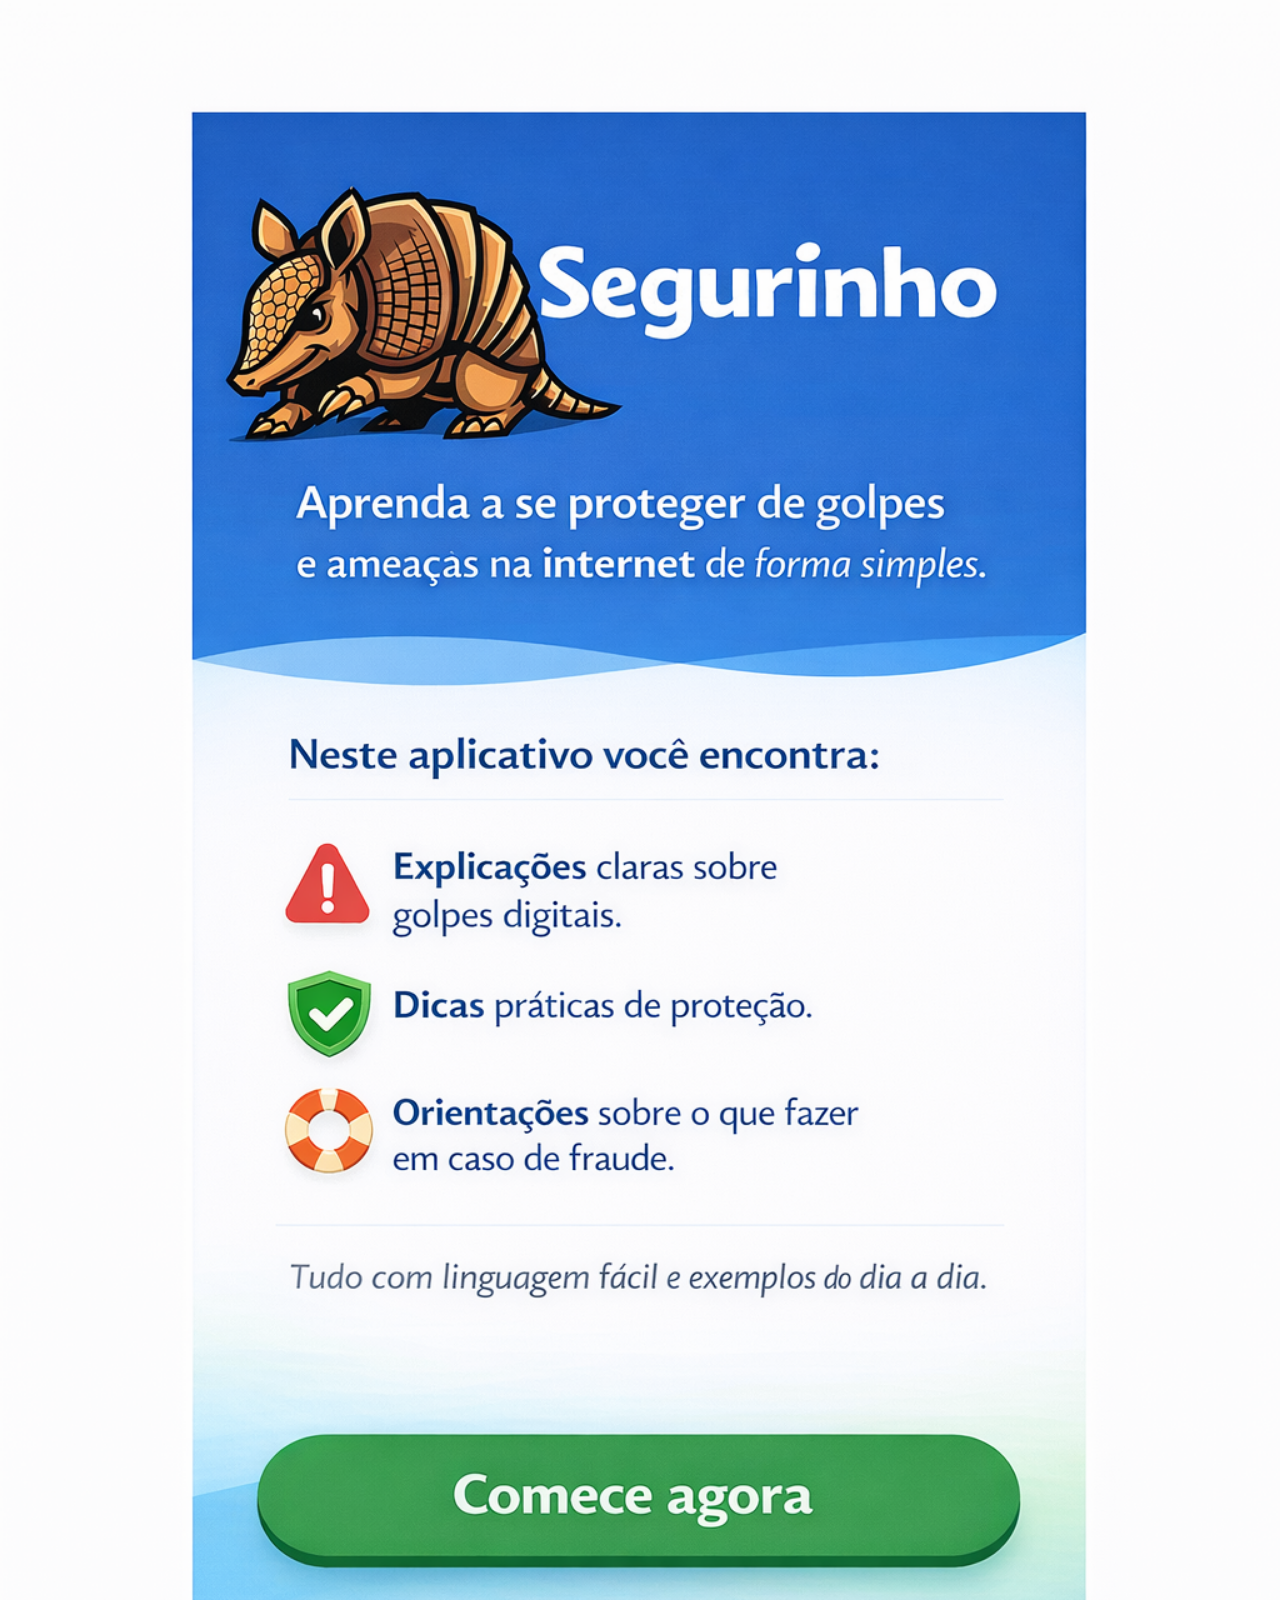
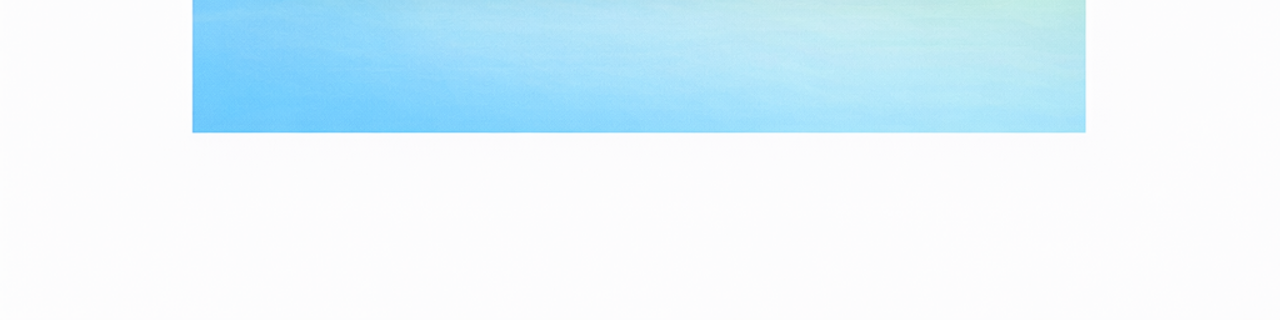
==== index.html @ f780350e "Update index.html" ====
<!DOCTYPE html>
<html lang="pt-BR">

<head>

<meta charset="UTF-8">

<meta name="viewport" content="width=device-width, initial-scale=1.0, viewport-fit=cover">

<title>Segurinho</title>

<link rel="manifest" href="manifest.json">

<meta name="theme-color" content="#ffffff">

<meta name="apple-mobile-web-app-capable" content="yes">

<meta name="apple-mobile-web-app-status-bar-style" content="black-translucent">

<meta name="apple-mobile-web-app-title" content="Segurinho">

<link rel="apple-touch-icon" sizes="180x180" href="icon-180.png">

<style>

body{
margin:0;
background:#ffffff;
opacity:0;
transition:opacity .35s ease;
}

body.loaded{
opacity:1;
}

body.fade-out{
opacity:0;
}

img{
width:100vw;
display:block;
cursor:pointer;
}

</style>

</head>

<body>

<img src="pag1ed.png" onclick="navigate('pag2.html')">

<script>

window.onload=()=>document.body.classList.add("loaded");

function navigate(page){

document.body.classList.add("fade-out");

setTimeout(()=>{

window.location.href=page;

},350)

}

if ('serviceWorker' in navigator){

navigator.serviceWorker.register('service-worker.js');

}

</script>

</body>

</html>
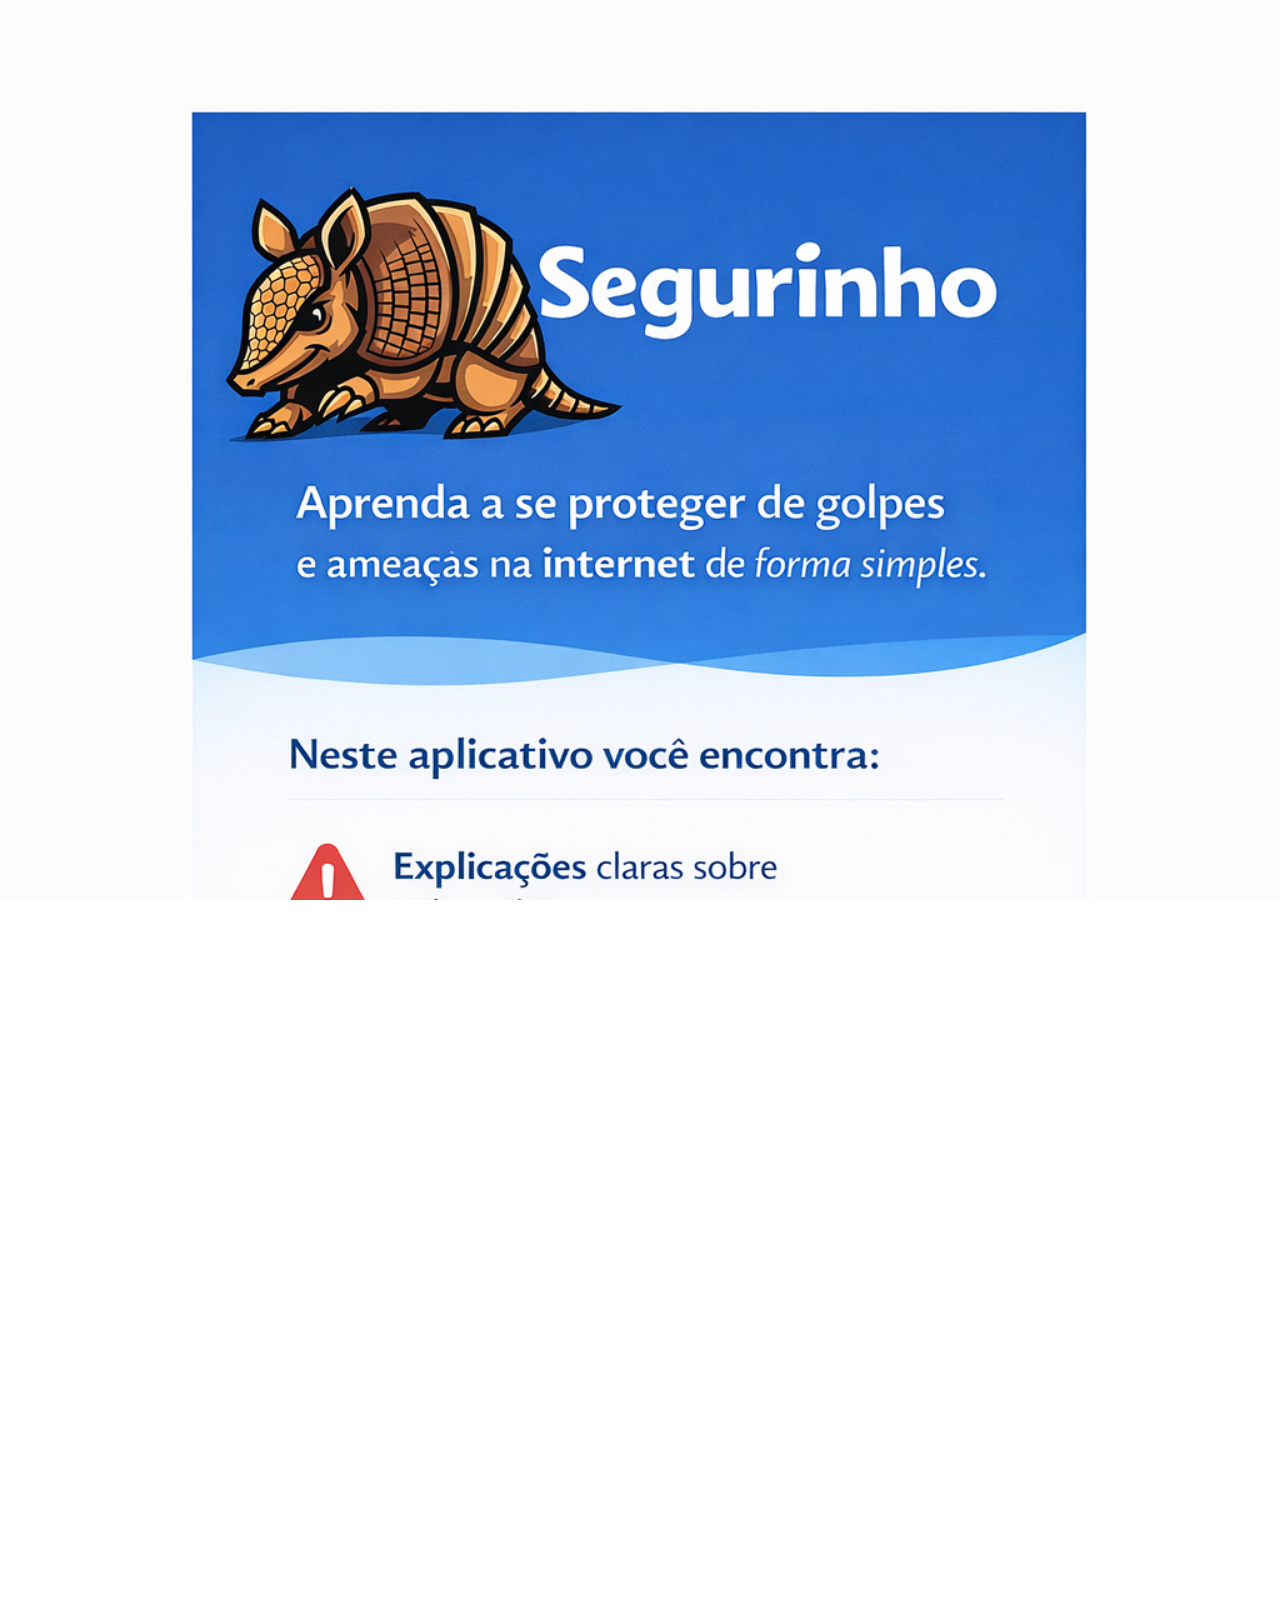
==== commit a3692e50: "Update index.html" ====
--- a/index.html
+++ b/index.html
@@ -21,30 +21,7 @@
 
 <link rel="apple-touch-icon" sizes="180x180" href="icon-180.png">
 
-<style>
-
-body{
-margin:0;
-background:#ffffff;
-opacity:0;
-transition:opacity .35s ease;
-}
-
-body.loaded{
-opacity:1;
-}
-
-body.fade-out{
-opacity:0;
-}
-
-img{
-width:100vw;
-display:block;
-cursor:pointer;
-}
-
-</style>
+<link rel="stylesheet" href="styles.css">
 
 </head>
 
@@ -61,17 +38,13 @@
 document.body.classList.add("fade-out");
 
 setTimeout(()=>{
-
 window.location.href=page;
-
-},350)
+},350);
 
 }
 
 if ('serviceWorker' in navigator){
-
 navigator.serviceWorker.register('service-worker.js');
-
 }
 
 </script>
--- a/styles.css
+++ b/styles.css
@@ -0,0 +1,58 @@
+/* RESET BÁSICO */
+
+html, body{
+margin:0;
+padding:0;
+width:100%;
+height:100%;
+background:#ffffff;
+overflow-x:hidden;
+font-family:-apple-system,BlinkMacSystemFont,"Segoe UI",Roboto,Helvetica,Arial,sans-serif;
+}
+
+/* TRANSIÇÃO SUAVE ENTRE TELAS */
+
+body{
+opacity:0;
+transition:opacity .35s ease;
+}
+
+body.loaded{
+opacity:1;
+}
+
+body.fade-out{
+opacity:0;
+}
+
+/* IMAGENS DAS TELAS */
+
+img{
+width:100%;
+height:auto;
+display:block;
+}
+
+/* GARANTIR QUE NÃO EXISTE SCROLL LATERAL */
+
+.container{
+width:100%;
+max-width:100vw;
+overflow:hidden;
+}
+
+/* MELHOR TOUCH EM IPHONE */
+
+img{
+-webkit-user-drag:none;
+user-select:none;
+}
+
+/* SAFE AREA PARA IPHONE */
+
+.safe-area{
+padding-top:env(safe-area-inset-top);
+padding-bottom:env(safe-area-inset-bottom);
+padding-left:env(safe-area-inset-left);
+padding-right:env(safe-area-inset-right);
+}
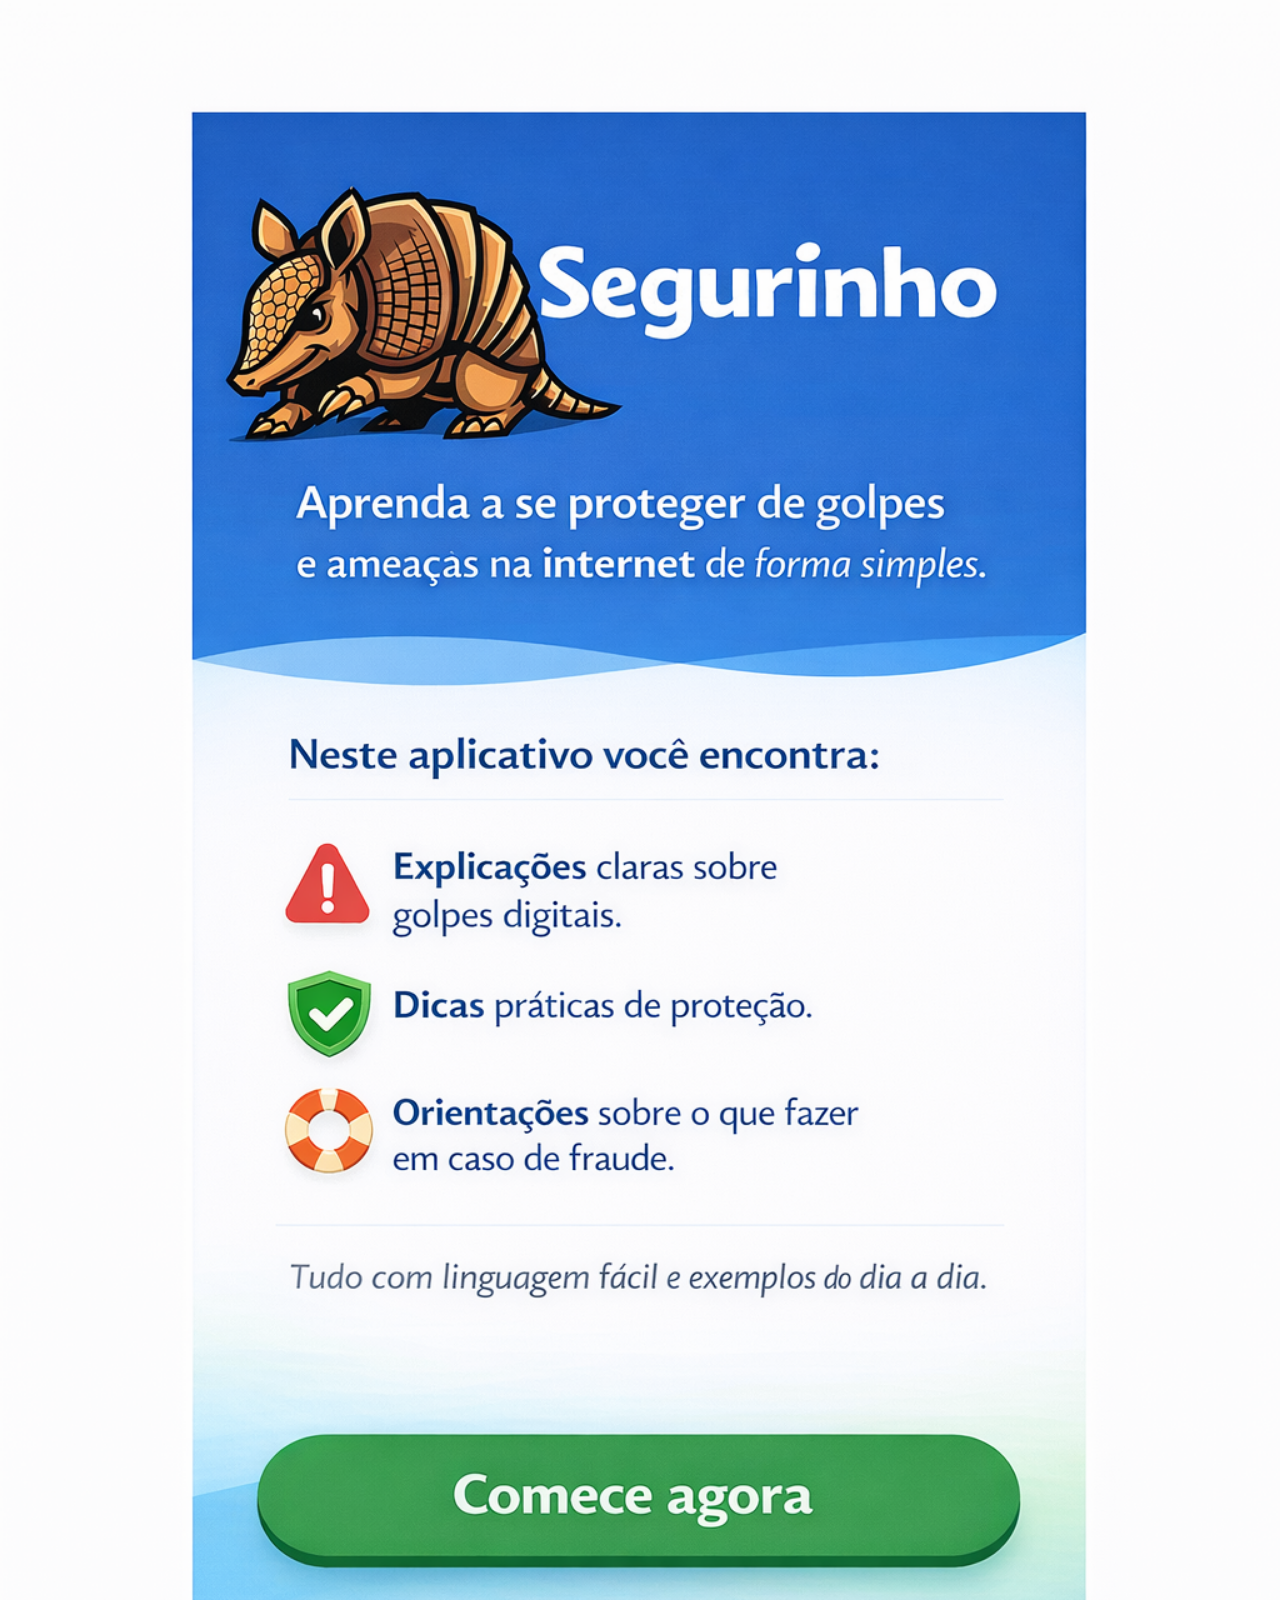
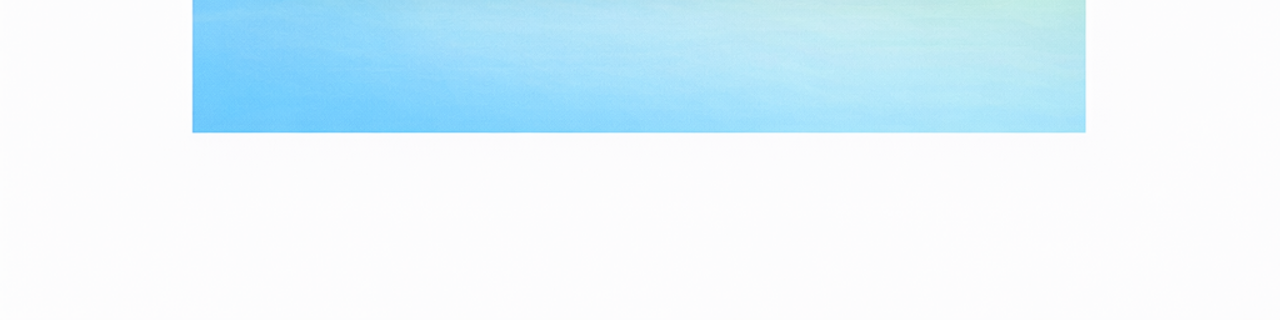
==== commit 505b2796: "Add files via upload" ====
--- a/index.html
+++ b/index.html
@@ -1,56 +1,57 @@
 <!DOCTYPE html>
 <html lang="pt-BR">
-
 <head>
-
 <meta charset="UTF-8">
 
+<!-- Viewport correto para iPhone -->
 <meta name="viewport" content="width=device-width, initial-scale=1.0, viewport-fit=cover">
 
-<title>Segurinho</title>
+<title>CNH do Brasil</title>
 
+<!-- PWA -->
 <link rel="manifest" href="manifest.json">
-
 <meta name="theme-color" content="#ffffff">
 
+<!-- iOS específico -->
 <meta name="apple-mobile-web-app-capable" content="yes">
+<meta name="apple-mobile-web-app-status-bar-style" content="black-translucent">
+<meta name="apple-mobile-web-app-title" content="CNH">
 
-<meta name="apple-mobile-web-app-status-bar-style" content="black-translucent">
+<!-- Ícones -->
+<link rel="apple-touch-icon" sizes="180x180" href="icon-180.png">
+<link rel="icon" type="image/png" sizes="192x192" href="icon-192.png">
+<link rel="icon" type="image/png" sizes="512x512" href="icon-512.png">
 
-<meta name="apple-mobile-web-app-title" content="Segurinho">
+<style>
+body {
+  margin: 0;
+  background: #ffffff;
+}
 
-<link rel="apple-touch-icon" sizes="180x180" href="icon-180.png">
-
-<link rel="stylesheet" href="styles.css">
+img {
+  width: 100vw;
+  height: auto;
+  display: block;
+  cursor: pointer;
+}
+</style>
 
 </head>
 
 <body>
 
-<img src="pag1ed.png" onclick="navigate('pag2.html')">
+<img src="pag1ed.png" onclick="window.location.href='pag2.html'">
 
+<!-- Service Worker -->
 <script>
-
-window.onload=()=>document.body.classList.add("loaded");
-
-function navigate(page){
-
-document.body.classList.add("fade-out");
-
-setTimeout(()=>{
-window.location.href=page;
-},350);
-
+if ('serviceWorker' in navigator) {
+  navigator.serviceWorker.register('service-worker.js')
+    .then(() => console.log("Service Worker registrado"))
+    .catch(err => console.log("Erro SW:", err));
 }
-
-if ('serviceWorker' in navigator){
-navigator.serviceWorker.register('service-worker.js');
-}
-
 </script>
 
 </body>
-
 </html>
 
 
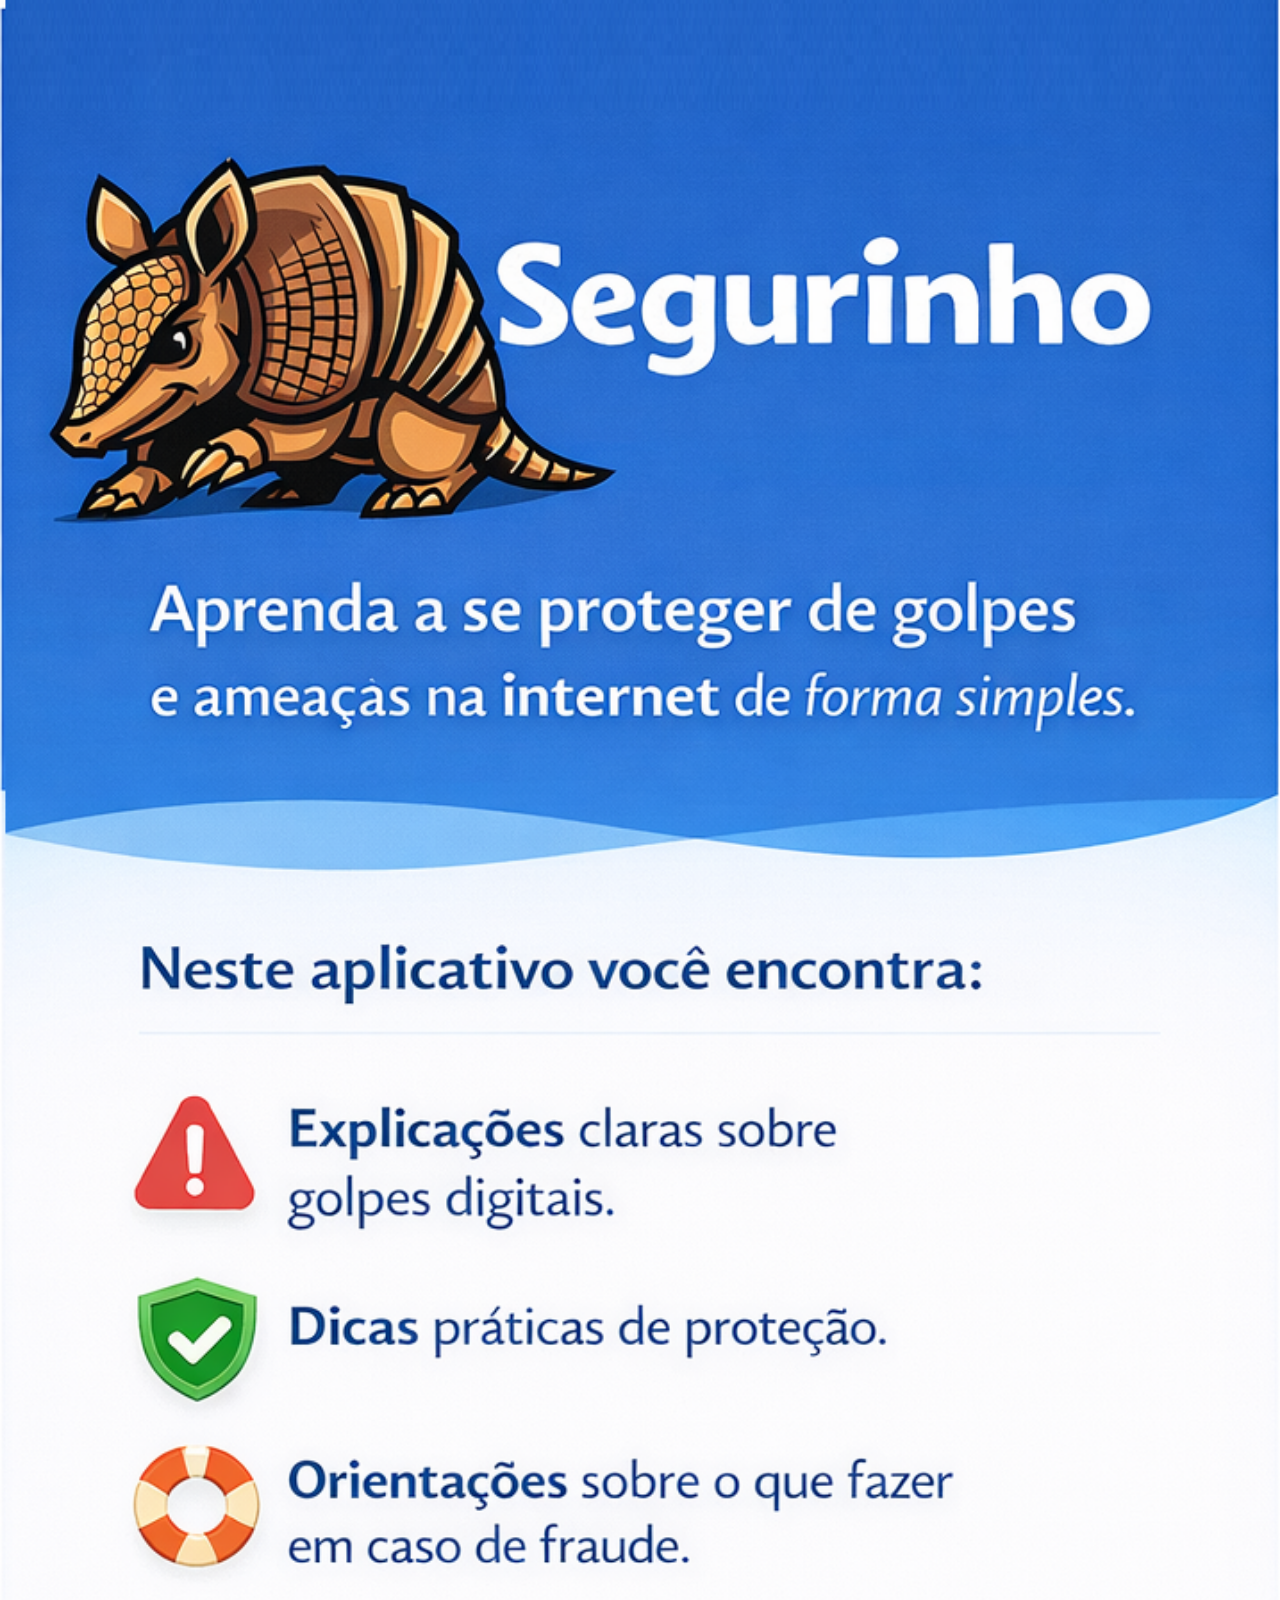
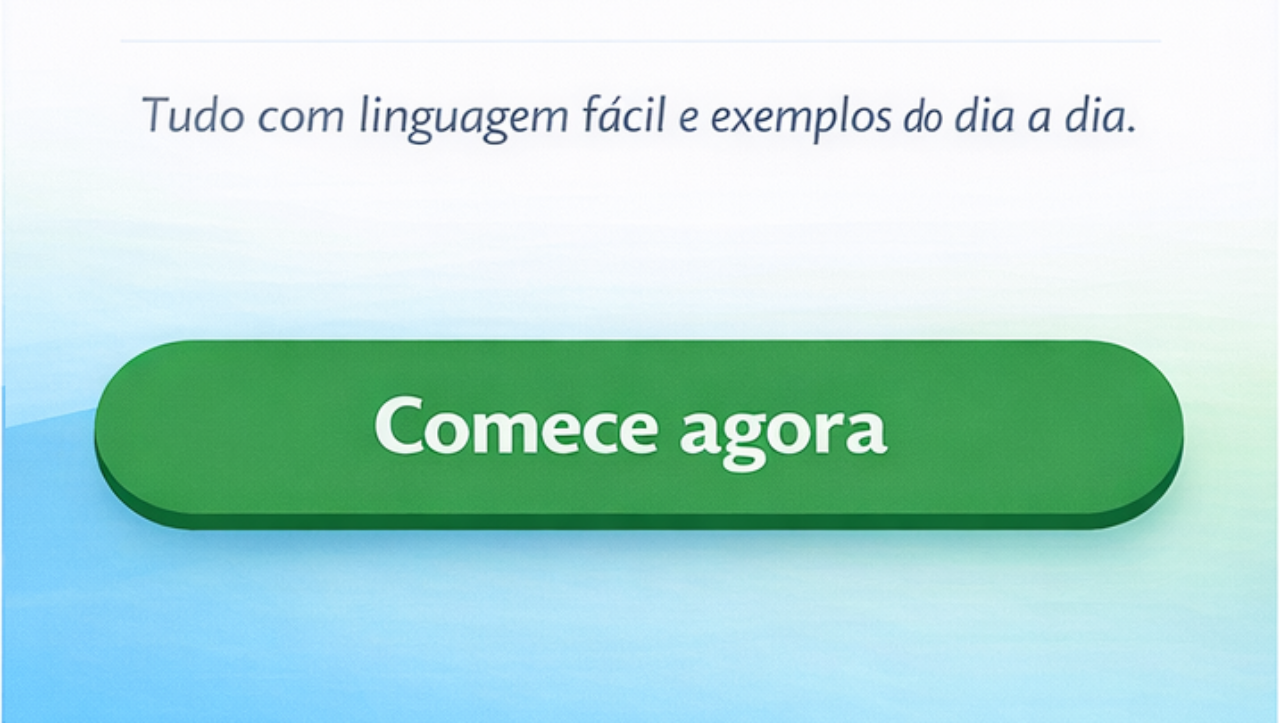
==== commit f034e3e1: "Update index.html" ====
--- a/index.html
+++ b/index.html
@@ -6,7 +6,7 @@
 <!-- Viewport correto para iPhone -->
 <meta name="viewport" content="width=device-width, initial-scale=1.0, viewport-fit=cover">
 
-<title>CNH do Brasil</title>
+<title>Segurinho</title>
 
 <!-- PWA -->
 <link rel="manifest" href="manifest.json">
@@ -15,7 +15,7 @@
 <!-- iOS específico -->
 <meta name="apple-mobile-web-app-capable" content="yes">
 <meta name="apple-mobile-web-app-status-bar-style" content="black-translucent">
-<meta name="apple-mobile-web-app-title" content="CNH">
+<meta name="apple-mobile-web-app-title" content="Segurinho">
 
 <!-- Ícones -->
 <link rel="apple-touch-icon" sizes="180x180" href="icon-180.png">
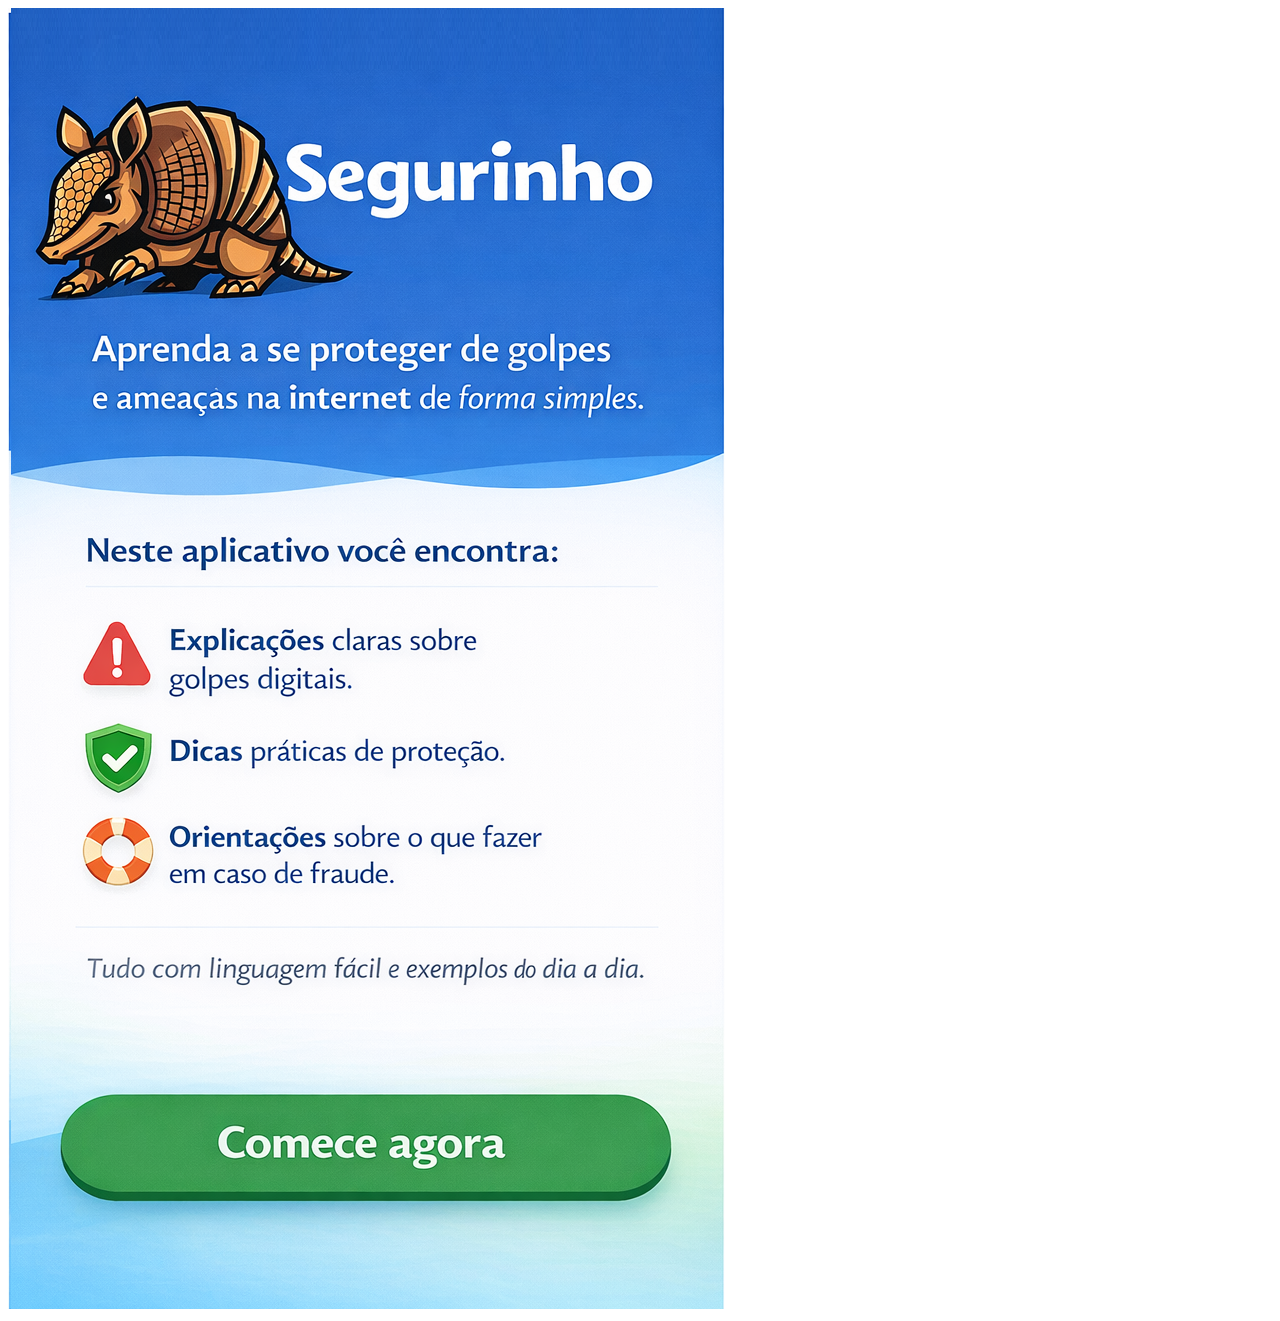
==== commit 1017bf9c: "Update index.html" ====
--- a/index.html
+++ b/index.html
@@ -1,59 +1,77 @@
 <!DOCTYPE html>
 <html lang="pt-BR">
+
 <head>
+
 <meta charset="UTF-8">
 
-<!-- Viewport correto para iPhone -->
 <meta name="viewport" content="width=device-width, initial-scale=1.0, viewport-fit=cover">
 
 <title>Segurinho</title>
 
-<!-- PWA -->
+<!-- Manifest PWA -->
 <link rel="manifest" href="manifest.json">
-<meta name="theme-color" content="#ffffff">
 
-<!-- iOS específico -->
+<meta name="theme-color" content="#2b66b1">
+
+<!-- iOS PWA -->
 <meta name="apple-mobile-web-app-capable" content="yes">
+
 <meta name="apple-mobile-web-app-status-bar-style" content="black-translucent">
+
 <meta name="apple-mobile-web-app-title" content="Segurinho">
 
-<!-- Ícones -->
+<!-- Apple Icons -->
+<link rel="apple-touch-icon" sizes="120x120" href="icon-120.png">
+<link rel="apple-touch-icon" sizes="152x152" href="icon-152.png">
+<link rel="apple-touch-icon" sizes="167x167" href="icon-167.png">
 <link rel="apple-touch-icon" sizes="180x180" href="icon-180.png">
+
+<!-- Android / Browser icons -->
 <link rel="icon" type="image/png" sizes="192x192" href="icon-192.png">
 <link rel="icon" type="image/png" sizes="512x512" href="icon-512.png">
 
-<style>
-body {
-  margin: 0;
-  background: #ffffff;
-}
-
-img {
-  width: 100vw;
-  height: auto;
-  display: block;
-  cursor: pointer;
-}
-</style>
+<!-- CSS -->
+<link rel="stylesheet" href="styles.css">
 
 </head>
 
 <body>
 
-<img src="pag1ed.png" onclick="window.location.href='pag2.html'">
+<img src="pag1ed.png" onclick="navigate('pag2.html')">
 
-<!-- Service Worker -->
 <script>
-if ('serviceWorker' in navigator) {
-  navigator.serviceWorker.register('service-worker.js')
-    .then(() => console.log("Service Worker registrado"))
-    .catch(err => console.log("Erro SW:", err));
+
+window.onload = () => {
+document.body.classList.add("loaded");
 }
+
+function navigate(page){
+
+document.body.classList.add("fade-out");
+
+setTimeout(()=>{
+window.location.href = page;
+},350)
+
+}
+
+if ('serviceWorker' in navigator){
+
+navigator.serviceWorker.register('service-worker.js')
+.then(()=>{
+console.log("Service Worker registrado")
+})
+.catch(err=>{
+console.log("Erro SW:",err)
+})
+
+}
+
 </script>
 
 </body>
+
 </html>
 
 
-
-
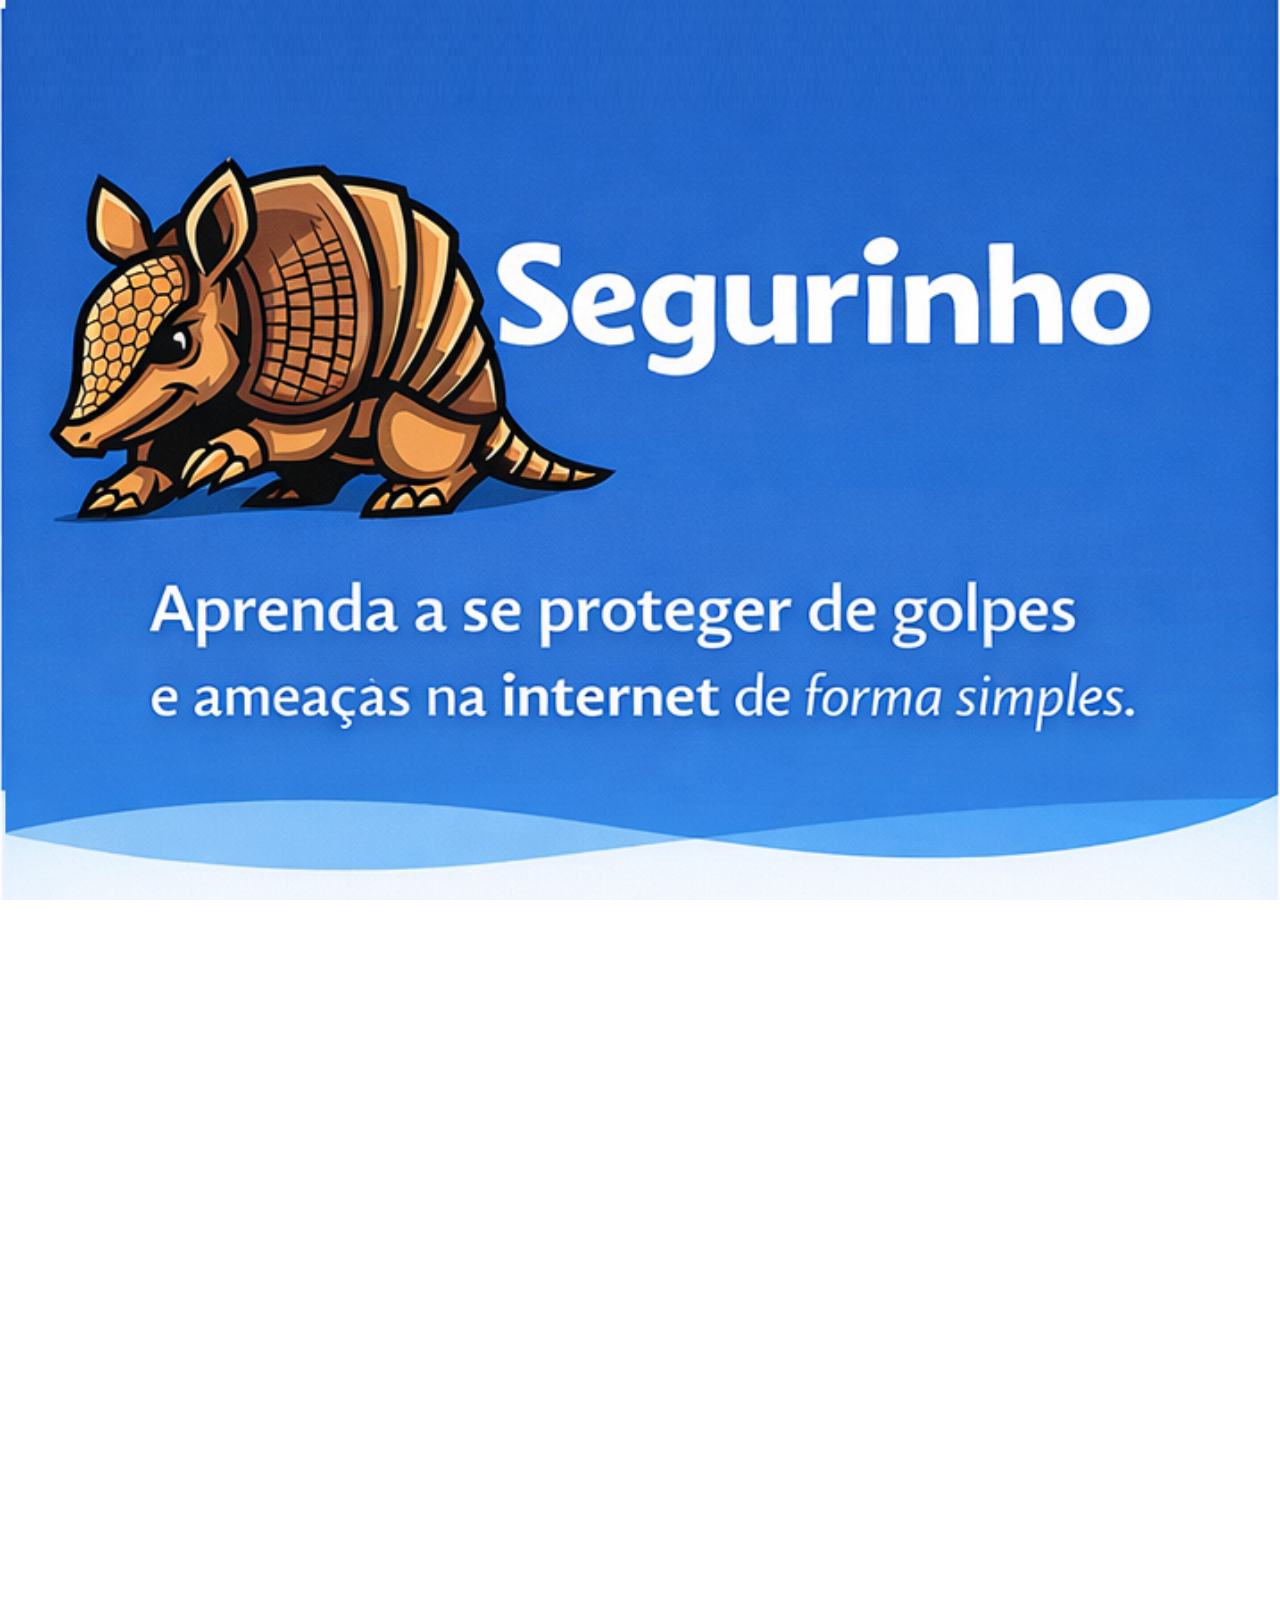
==== commit e6c04d5e: "Update index.html" ====
--- a/index.html
+++ b/index.html
@@ -16,9 +16,7 @@
 
 <!-- iOS PWA -->
 <meta name="apple-mobile-web-app-capable" content="yes">
-
 <meta name="apple-mobile-web-app-status-bar-style" content="black-translucent">
-
 <meta name="apple-mobile-web-app-title" content="Segurinho">
 
 <!-- Apple Icons -->
@@ -31,8 +29,39 @@
 <link rel="icon" type="image/png" sizes="192x192" href="icon-192.png">
 <link rel="icon" type="image/png" sizes="512x512" href="icon-512.png">
 
-<!-- CSS -->
-<link rel="stylesheet" href="styles.css">
+<style>
+
+html, body{
+margin:0;
+padding:0;
+width:100%;
+height:100%;
+background:#ffffff;
+overflow-x:hidden;
+}
+
+img{
+width:100%;
+max-width:100vw;
+height:auto;
+display:block;
+cursor:pointer;
+}
+
+body{
+opacity:0;
+transition:opacity .35s ease;
+}
+
+body.loaded{
+opacity:1;
+}
+
+body.fade-out{
+opacity:0;
+}
+
+</style>
 
 </head>
 
